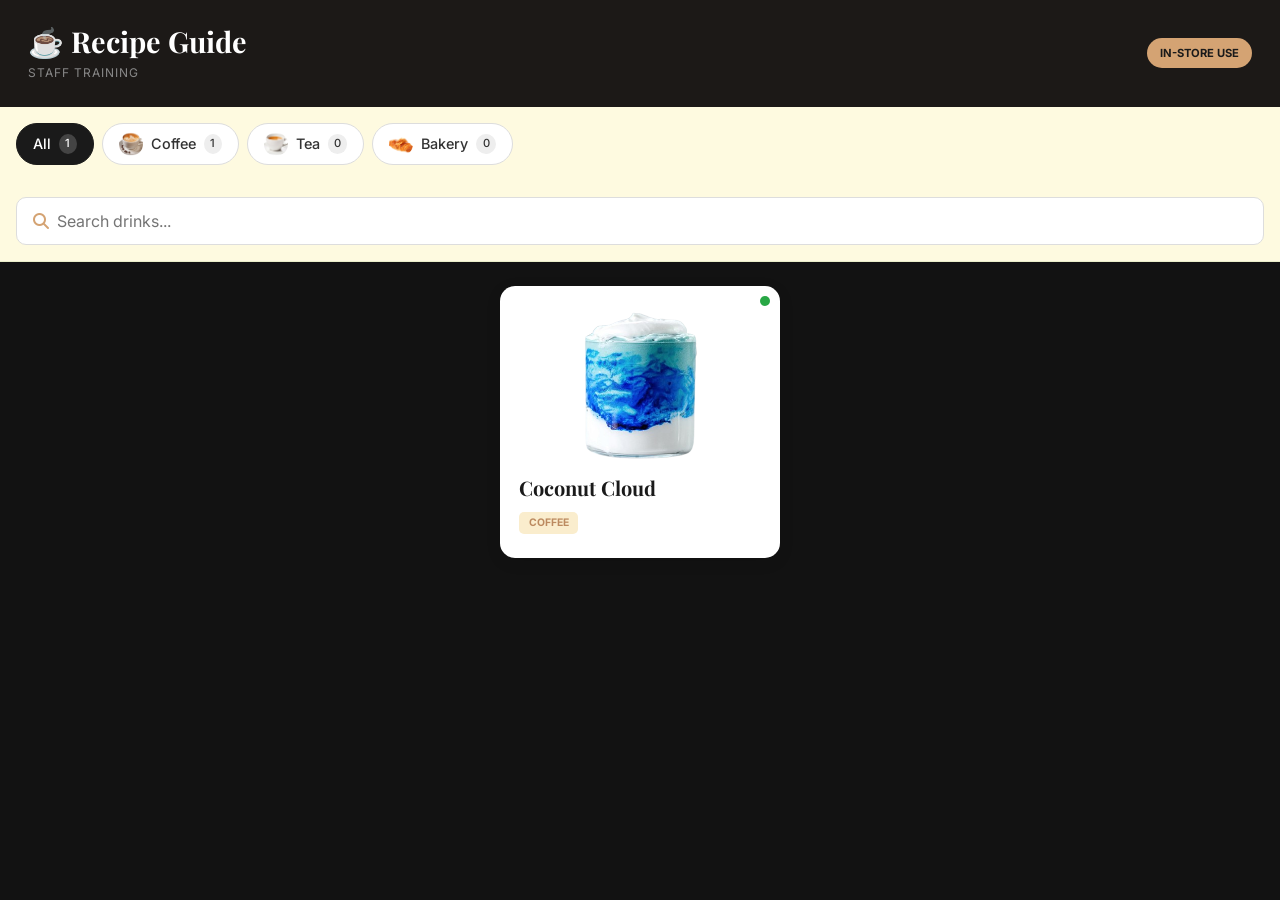
==== index.html @ 9b1a86b2 "update" ====
<!DOCTYPE html>
<html lang="en">

<head>
    <meta charset="UTF-8">
    <meta name="viewport" content="width=device-width, initial-scale=1.0">
    <title>Recipe Guide - Staff Training (Static Demo)</title>
    <!-- Bootstrap 5 CSS -->
    <link href="https://cdn.jsdelivr.net/npm/bootstrap@5.3.0/dist/css/bootstrap.min.css" rel="stylesheet">
    <!-- FontAwesome for Icons -->
    <link rel="stylesheet" href="https://cdnjs.cloudflare.com/ajax/libs/font-awesome/6.4.0/css/all.min.css">
    <!-- Google Fonts -->
    <link
        href="https://fonts.googleapis.com/css2?family=Inter:wght@400;500;700&family=Playfair+Display:wght@700&display=swap"
        rel="stylesheet">
    <!-- Custom CSS -->
    <link rel="stylesheet" href="css/style.css">
    <style>
        /* Small adjustment for demo mode */
        .demo-banner {
            background: #ffc107;
            color: #000;
            text-align: center;
            padding: 5px;
            font-size: 12px;
            font-weight: bold;
        }
    </style>
</head>

<body>

    <header class="main-header">
        <div class="container-fluid d-flex justify-content-between align-items-center">
            <div>
                <h1 class="brand-title">☕ Recipe Guide</h1>
                <span class="staff-training-label">Staff Training</span>
            </div>
            <span class="in-store-badge">IN-STORE USE</span>
        </div>
    </header>

    <section class="filters-container">
        <div id="category-pills" class="d-flex">
            <!-- Dynamically populated categories -->
            <a href="#" class="filter-pill active" data-category="all">
                All <span class="count">3</span>
            </a>
            <a href="#" class="filter-pill" data-category="1">
                Coffee <span class="count">1</span>
            </a>
            <a href="#" class="filter-pill" data-category="2">
                Tea <span class="count">1</span>
            </a>
            <a href="#" class="filter-pill" data-category="3">
                Bakery <span class="count">1</span>
            </a>
        </div>
    </section>

    <section class="search-container">
        <div class="search-input-group">
            <i class="fa fa-search"></i>
            <input type="text" id="recipe-search" placeholder="Search drinks...">
        </div>
    </section>

    <main class="recipe-grid container-fluid">
        <div id="recipe-container" class="row">
            <!-- Dynamically populated recipes -->
            <!-- We will populate this via a mock script below to keep the interactivity -->
        </div>
    </main>

    <!-- Recipe Detail Modal -->
    <div class="modal fade" id="recipeModal" tabindex="-1" aria-labelledby="recipeModalLabel" aria-hidden="true">
        <div class="modal-dialog modal-dialog-centered modal-lg">
            <div class="modal-content">
                <div class="modal-header">
                    <h5 class="modal-title" id="recipeModalLabel"></h5>
                    <button type="button" class="btn-close btn-close-white" data-bs-dismiss="modal"
                        aria-label="Close"></button>
                </div>
                <div class="modal-body" id="modal-content-body">
                    <!-- Content populated by JS -->
                </div>
            </div>
        </div>
    </div>

    <!-- Scripts -->
    <script src="https://code.jquery.com/jquery-3.6.4.min.js"></script>
    <script src="https://cdn.jsdelivr.net/npm/bootstrap@5.3.0/dist/js/bootstrap.bundle.min.js"></script>
    <script src="js/app.js"></script>

    <script>
        // Override the fetchData function to use static data for GitHub Pages
        function fetchData() {
            console.log("Using static data for preview...");

            const mockData = {
                status: "success",
                categories: [
                    { id: 1, name: "Coffee", icon: "fa-coffee", image_path: "test-images/coffee.png" },
                    { id: 2, name: "Tea", icon: "fa-leaf", image_path: "test-images/chai.png" },
                    { id: 3, name: "Bakery", icon: "fa-bread-slice", image_path: "test-images/crossian.png" }
                ],
                recipes: [
                    {
                        id: 1,
                        category_id: 1,
                        category_name: "Coffee",
                        name: "Coconut Cloud",
                        image_path: "test-images/coconut.png",
                        ingredients_data: JSON.stringify([
                            { item: "Coconut Milk", v25: "", v50: "", vreg: "50 GR", vxtra: "" },
                            { item: "Coconut Syrup", v25: "", v50: "", vreg: "30 GR", vxtra: "" },
                            { item: "Whole Milk", v25: "105", v50: "95", vreg: "85 GR", vxtra: "" },
                            { item: "Condensed Milk", v25: "10", v50: "20", vreg: "30 GR", vxtra: "40" }
                        ]),
                        instructions: "Phin Espresso 3 OZ.\nSalted Cream + Roasted Coconut."
                    },
                    // {
                    //     id: 2,
                    //     category_id: 2,
                    //     category_name: "Tea",
                    //     name: "Matcha Latte",
                    //     image_path: "test-images/matcha-latte.png",
                    //     ingredients_data: JSON.stringify([
                    //         { item: "Matcha Powder", v25: "1 scoop", v50: "1.5 scoops", vreg: "2 scoops", vxtra: "3 scoops" },
                    //         { item: "Hot Water", v25: "30ml", v50: "30ml", vreg: "50ml", vxtra: "50ml" },
                    //         { item: "Milk", v25: "150ml", v50: "250ml", vreg: "350ml", vxtra: "450ml" }
                    //     ]),
                    //     instructions: "Whisk matcha powder with hot water until smooth.\nSteam milk and pour over matcha base."
                    // },
                    // {
                    //     id: 3,
                    //     category_id: 3,
                    //     category_name: "Bakery",
                    //     name: "Butter Croissant",
                    //     image_path: "test-images/crossian.png",
                    //     ingredients_data: JSON.stringify([
                    //         { item: "Croissant", v25: "1", v50: "1", vreg: "1", vxtra: "2" }
                    //     ]),
                    //     instructions: "Warm in oven at 180°C for 2 minutes.\nServe on a white plate with butter on the side."
                    // }
                ]
            };

            // Mimic the success callback
            allRecipes = mockData.recipes;
            allCategories = mockData.categories;
            renderCategories();
            renderRecipes();
        }

        // Re-run fetchData once DOM is ready (in case it ran before override)
        $(document).ready(function () {
            fetchData();
        });
    </script>
</body>

</html>
---- css/style.css ----
/* css/style.css */
:root {
    --bg-dark: #121212;
    --card-bg: #ffffff;
    --accent-color: #d4a373;
    --text-muted: #888;
    --header-bg: #1c1917;
}

body {
    background-color: var(--bg-dark);
    font-family: 'Inter', -apple-system, BlinkMacSystemFont, "Segoe UI", Roboto, Helvetica, Arial, sans-serif;
    color: #fff;
}

.main-header {
    background-color: var(--header-bg);
    padding: 1.5rem 1rem;
}

.brand-title {
    font-family: 'Playfair Display', serif; /* Serif font for the logo area */
    font-weight: 700;
    font-size: 1.8rem;
    margin: 0;
}

.staff-training-label {
    color: var(--text-muted);
    font-size: 0.75rem;
    text-transform: uppercase;
    letter-spacing: 1px;
}

.in-store-badge {
    background-color: var(--accent-color);
    color: #1a1a1a;
    font-weight: bold;
    font-size: 0.7rem;
    padding: 0.4rem 0.8rem;
    border-radius: 20px;
}

/* Filters Section */
.filters-container {
    padding: 1rem;
    overflow-x: auto;
    white-space: nowrap;
    background-color: #fefae0; /* Creamy background from demo */
    margin-bottom: 0;
}

.filter-pill {
    display: inline-flex;
    align-items: center;
    padding: 0.5rem 1rem;
    margin-right: 0.5rem;
    border-radius: 25px;
    background: #fff;
    color: #333;
    text-decoration: none;
    font-size: 0.9rem;
    font-weight: 500;
    border: 1px solid #ddd;
    transition: all 0.2s;
}

.filter-pill i, .category-img-pill {
    margin-right: 0.5rem;
}

.category-img-pill {
    width: 24px;
    height: 24px;
    border-radius: 50%;
    object-fit: cover;
}

.filter-pill .count {
    background: #eee;
    border-radius: 50%;
    padding: 0.1rem 0.4rem;
    font-size: 0.7rem;
    margin-left: 0.5rem;
}

.filter-pill.active {
    background: #1a1a1a;
    color: #fff;
    border-color: #1a1a1a;
}

.filter-pill.active .count {
    background: #444;
}

/* Search Bar */
.search-container {
    background-color: #fefae0;
    padding: 1rem;
    border-bottom: 1px solid #e9edc9;
}

.search-input-group {
    background: #fff;
    border-radius: 10px;
    padding: 0.5rem 1rem;
    display: flex;
    align-items: center;
    border: 1px solid #ddd;
}

.search-input-group input {
    border: none;
    outline: none;
    width: 100%;
    padding: 0.2rem 0.5rem;
    font-size: 1rem;
}

.search-input-group i {
    color: var(--accent-color);
}

/* Recipe Grid */
.recipe-grid {
    padding: 1.5rem 1rem;
}

#recipe-container {
    display: flex;
    flex-wrap: wrap;
    justify-content: center; /* Center cards in the container */
    gap: 1rem; /* Space between cards */
    padding: 0px 1rem;
}

.recipe-card-wrapper {
    flex: 0 0 280px; /* Fixed width of 280px, no growing, no shrinking */
    width: 280px;
    padding: 0 !important;
}

.recipe-card {
    background-color: var(--card-bg);
    border-radius: 15px;
    overflow: hidden;
    color: #1a1a1a;
    position: relative;
    border: none;
    height: 100%;
    transition: transform 0.2s;
    cursor: pointer;
    box-shadow: 0 4px 15px rgba(0,0,0,0.1);
}

.recipe-card:hover {
    transform: translateY(-5px);
}

.recipe-card .status-dot {
    position: absolute;
    top: 10px;
    right: 10px;
    width: 10px;
    height: 10px;
    background-color: #28a745;
    border-radius: 50%;
}

.recipe-card .card-img-container {
    padding: 1.5rem 1rem 0.5rem;
    text-align: center;
}

.recipe-card img {
    max-height: 150px;
    object-fit: contain;
}

.recipe-card .card-body {
    padding: 0.5rem 1.2rem 1.5rem;
}

.recipe-card .card-title {
    font-family: 'Playfair Display', serif;
    font-weight: 700;
    font-size: 1.25rem;
    margin-bottom: 0.5rem;
}

.recipe-card .category-tag {
    display: inline-block;
    background-color: #faedcd;
    color: #bc8a5f;
    font-size: 0.65rem;
    font-weight: bold;
    text-transform: uppercase;
    padding: 0.2rem 0.6rem;
    border-radius: 5px;
}

/* Recipe Specification Sheet Styles - Elegant Popup */
#recipeModal .modal-content {
    background-color: #fcf5eb; /* Creamy background */
    color: #333;
    border: none;
    border-radius: 25px;
    overflow: hidden;
    box-shadow: 0 10px 30px rgba(0,0,0,0.1);
}

#recipeModal .modal-header {
    display: none; /* We will build a custom header in the body */
}

.popup-container {
    padding: 1.5rem;
}

.popup-header {
    display: flex;
    justify-content: space-between;
    align-items: flex-start;
    margin-bottom: 1rem;
}

.popup-header-left {
    display: flex;
    align-items: center;
    gap: 1rem;
}

.popup-drink-img {
    width: 60px;
    height: 60px;
    object-fit: contain;
}

.popup-title {
    font-family: 'Playfair Display', serif;
    font-weight: 700;
    font-size: 1.75rem;
    margin: 0;
    color: #1a1a1a;
}

.popup-category-tag {
    display: inline-block;
    background-color: #e0f2f1;
    color: #00796b;
    font-size: 0.7rem;
    font-weight: bold;
    text-transform: uppercase;
    padding: 0.2rem 0.6rem;
    border-radius: 10px;
    margin-top: 0.25rem;
}

.popup-close-btn {
    background: #e0d5c5;
    border: none;
    width: 32px;
    height: 32px;
    border-radius: 50%;
    display: flex;
    align-items: center;
    justify-content: center;
    color: #5d4037;
    font-size: 1.2rem;
    cursor: pointer;
    transition: background 0.2s;
}

.popup-close-btn:hover {
    background: #d4c4b0;
}

.popup-divider {
    border-top: 1px solid #e0d5c5;
    margin: 1rem 0;
    opacity: 1;
}

.section-label {
    color: #a67c52;
    font-size: 0.75rem;
    font-weight: 700;
    text-transform: uppercase;
    letter-spacing: 1px;
    margin-bottom: 0.75rem;
}

/* Elegant Ingredient Table */
.ingredient-table-container {
    overflow-x: auto;
    margin-bottom: 1.5rem;
}

.elegant-table {
    width: 100%;
    border-collapse: separate;
    border-spacing: 0 10px;
}

.elegant-table th {
    color: #a67c52;
    font-size: 0.85rem; /* Increased from 0.65rem */
    font-weight: 700;
    text-transform: uppercase;
    padding: 0 10px;
    text-align: center;
    letter-spacing: 0.5px;
}

.elegant-table th.item-col {
    text-align: left;
    padding-left: 15px;
}

.elegant-table tr.ingredient-row {
    background: #fff;
    box-shadow: 0 2px 8px rgba(0,0,0,0.03);
}

.elegant-table td {
    padding: 12px 10px;
    vertical-align: middle;
    text-align: center;
}

.elegant-table td.item-col {
    text-align: left;
    padding-left: 15px;
}

.elegant-table tr td:first-child {
    border-top-left-radius: 15px;
    border-bottom-left-radius: 15px;
}

.elegant-table tr td:last-child {
    border-top-right-radius: 15px;
    border-bottom-right-radius: 15px;
}

.ingredient-name {
    font-weight: 600;
    font-size: 0.95rem;
    display: block;
    color: #1a1a1a;
}

.ingredient-note {
    font-size: 0.75rem;
    color: #999;
    font-style: italic;
    display: block;
}

.val-text {
    font-weight: 700;
    font-size: 1rem;
    color: #a67c52;
}

.steps-container {
    margin-top: 1.5rem;
}

.step-item {
    display: flex;
    gap: 1rem;
    margin-bottom: 1rem;
    align-items: center;
}

.step-number {
    background: #1a1a1a;
    color: #fff;
    width: 24px;
    height: 24px;
    border-radius: 50%;
    display: flex;
    align-items: center;
    justify-content: center;
    font-size: 0.75rem;
    font-weight: bold;
    flex-shrink: 0;
    margin-top: 2px;
}

.step-text {
    font-size: 0.95rem;
    line-height: 1.4;
    color: #333;
}

/* Mobile Optimizations for Recipe Popup */
@media (max-width: 576px) {
    .popup-container {
        padding: 0rem;
    }

    .popup-title {
        font-size: 1.35rem;
    }

    .popup-drink-img {
        width: 45px;
        height: 45px;
    }

    .popup-divider {
        margin: 0.75rem 0;
    }

    .section-label {
        font-size: 0.65rem;
        margin-bottom: 0.5rem;
    }

    .elegant-table {
        border-spacing: 0 5px;
    }

    .elegant-table th {
        font-size: 0.65rem;
        padding: 0 5px;
    }

    .elegant-table td {
        padding: 8px 5px;
    }

    .ingredient-name {
        font-size: 0.85rem;
    }

    .ingredient-note {
        font-size: 0.65rem;
    }

    .val-text {
        font-size: 0.85rem;
    }

    .steps-container {
        margin-top: 1rem;
    }

    .step-item {
        gap: 0.75rem;
        margin-bottom: 0.75rem;
    }

    .step-text {
        font-size: 0.85rem;
    }

    .popup-header {
        margin-bottom: 0.5rem;
    }

    .ingredient-table-container {
        margin-bottom: 1rem;
    }
}
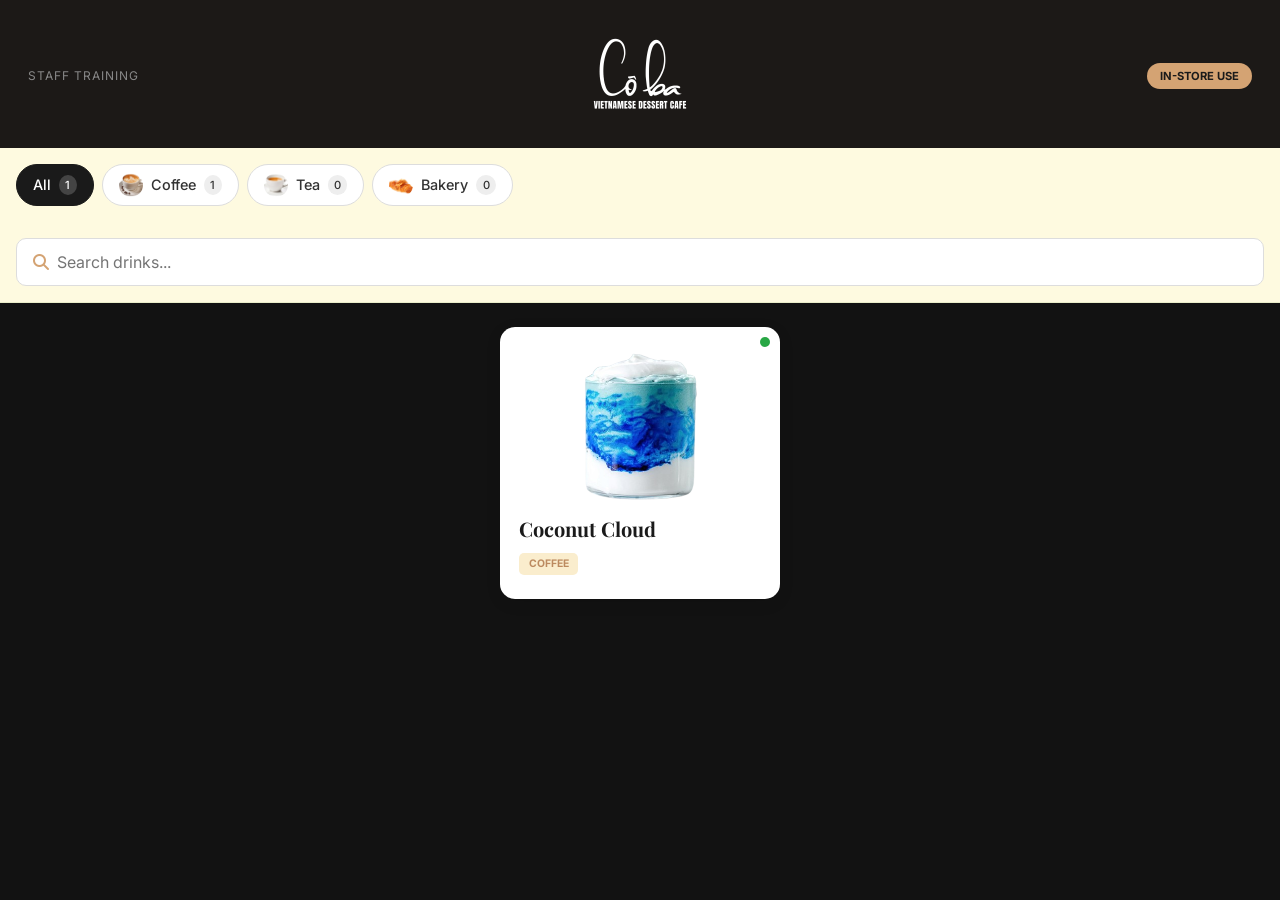
==== commit 0284bad2: "add logo" ====
--- a/index.html
+++ b/index.html
@@ -4,7 +4,7 @@
 <head>
     <meta charset="UTF-8">
     <meta name="viewport" content="width=device-width, initial-scale=1.0">
-    <title>Recipe Guide - Staff Training (Static Demo)</title>
+    <title>Recipe Guide - Staff Training</title>
     <!-- Bootstrap 5 CSS -->
     <link href="https://cdn.jsdelivr.net/npm/bootstrap@5.3.0/dist/css/bootstrap.min.css" rel="stylesheet">
     <!-- FontAwesome for Icons -->
@@ -31,12 +31,18 @@
 <body>
 
     <header class="main-header">
-        <div class="container-fluid d-flex justify-content-between align-items-center">
-            <div>
-                <h1 class="brand-title">☕ Recipe Guide</h1>
+        <div class="container-fluid d-flex align-items-center">
+            <div class="col-4 text-start">
                 <span class="staff-training-label">Staff Training</span>
             </div>
-            <span class="in-store-badge">IN-STORE USE</span>
+            <div class="col-4 text-center">
+                <h1 class="brand-title">
+                    <img src="images/logo.webp" alt="Recipe Guide" class="brand-logo">
+                </h1>
+            </div>
+            <div class="col-4 text-end">
+                <span class="in-store-badge">IN-STORE USE</span>
+            </div>
         </div>
     </header>
 
--- a/css/style.css
+++ b/css/style.css
@@ -23,6 +23,15 @@
     font-weight: 700;
     font-size: 1.8rem;
     margin: 0;
+    display: flex;
+    align-items: center;
+    justify-content: center;
+}
+
+.brand-logo {
+    height: 100px;
+    width: auto;
+    object-fit: contain;
 }
 
 .staff-training-label {
@@ -415,6 +424,10 @@
         margin: 0.75rem 0;
     }
 
+    .brand-logo {
+        height: 60px;
+    }
+
     .section-label {
         font-size: 0.65rem;
         margin-bottom: 0.5rem;
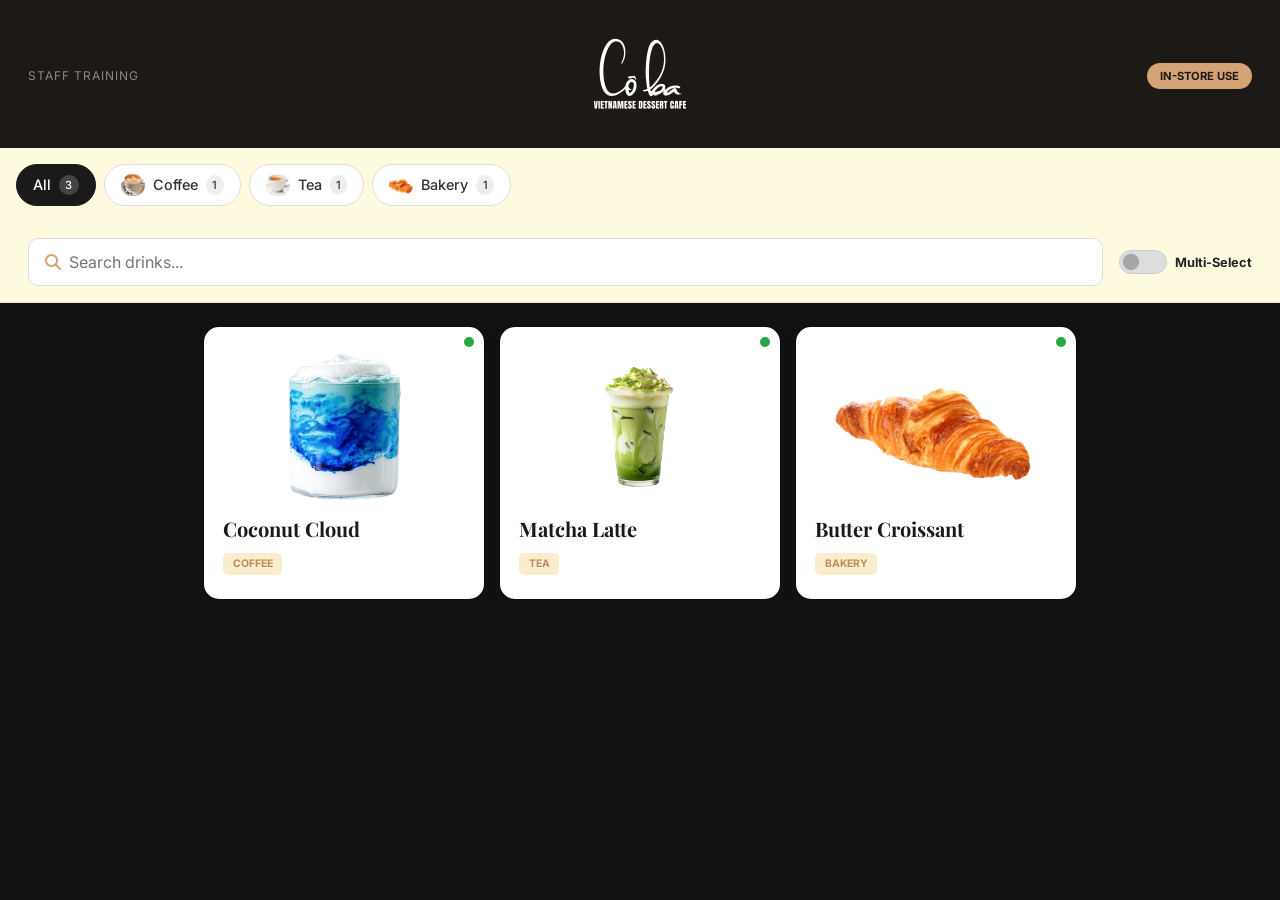
==== commit b211ebb6: "update" ====
--- a/index.html
+++ b/index.html
@@ -65,18 +65,36 @@
     </section>
 
     <section class="search-container">
-        <div class="search-input-group">
-            <i class="fa fa-search"></i>
-            <input type="text" id="recipe-search" placeholder="Search drinks...">
+        <div class="container-fluid d-flex align-items-center gap-3">
+            <div class="search-input-group flex-grow-1">
+                <i class="fa fa-search"></i>
+                <input type="text" id="recipe-search" placeholder="Search drinks...">
+            </div>
+            <div class="selection-toggle-container">
+                <div class="form-check form-switch">
+                    <input class="form-check-input" type="checkbox" id="selection-mode-toggle">
+                    <label class="form-check-label text-dark fw-bold" for="selection-mode-toggle" style="font-size: 0.8rem; white-space: nowrap;">Multi-Select</label>
+                </div>
+            </div>
         </div>
     </section>
 
     <main class="recipe-grid container-fluid">
         <div id="recipe-container" class="row">
-            <!-- Dynamically populated recipes -->
-            <!-- We will populate this via a mock script below to keep the interactivity -->
+            <!-- Dynamically populated recipes via app.js -->
         </div>
     </main>
+
+    <!-- Floating Action Bar for Selection -->
+    <div id="selection-action-bar" class="selection-bar d-none">
+        <div class="selected-info">
+            <span id="selected-count">0</span> items selected
+        </div>
+        <div class="action-buttons">
+            <button id="clear-selection" class="btn btn-clear">Clear</button>
+            <button id="view-selected" class="btn btn-view-bulk">View Recipes</button>
+        </div>
+    </div>
 
     <!-- Recipe Detail Modal -->
     <div class="modal fade" id="recipeModal" tabindex="-1" aria-labelledby="recipeModalLabel" aria-hidden="true">
@@ -98,73 +116,6 @@
     <script src="https://code.jquery.com/jquery-3.6.4.min.js"></script>
     <script src="https://cdn.jsdelivr.net/npm/bootstrap@5.3.0/dist/js/bootstrap.bundle.min.js"></script>
     <script src="js/app.js"></script>
-
-    <script>
-        // Override the fetchData function to use static data for GitHub Pages
-        function fetchData() {
-            console.log("Using static data for preview...");
-
-            const mockData = {
-                status: "success",
-                categories: [
-                    { id: 1, name: "Coffee", icon: "fa-coffee", image_path: "test-images/coffee.png" },
-                    { id: 2, name: "Tea", icon: "fa-leaf", image_path: "test-images/chai.png" },
-                    { id: 3, name: "Bakery", icon: "fa-bread-slice", image_path: "test-images/crossian.png" }
-                ],
-                recipes: [
-                    {
-                        id: 1,
-                        category_id: 1,
-                        category_name: "Coffee",
-                        name: "Coconut Cloud",
-                        image_path: "test-images/coconut.png",
-                        ingredients_data: JSON.stringify([
-                            { item: "Coconut Milk", v25: "", v50: "", vreg: "50 GR", vxtra: "" },
-                            { item: "Coconut Syrup", v25: "", v50: "", vreg: "30 GR", vxtra: "" },
-                            { item: "Whole Milk", v25: "105", v50: "95", vreg: "85 GR", vxtra: "" },
-                            { item: "Condensed Milk", v25: "10", v50: "20", vreg: "30 GR", vxtra: "40" }
-                        ]),
-                        instructions: "Phin Espresso 3 OZ.\nSalted Cream + Roasted Coconut."
-                    },
-                    // {
-                    //     id: 2,
-                    //     category_id: 2,
-                    //     category_name: "Tea",
-                    //     name: "Matcha Latte",
-                    //     image_path: "test-images/matcha-latte.png",
-                    //     ingredients_data: JSON.stringify([
-                    //         { item: "Matcha Powder", v25: "1 scoop", v50: "1.5 scoops", vreg: "2 scoops", vxtra: "3 scoops" },
-                    //         { item: "Hot Water", v25: "30ml", v50: "30ml", vreg: "50ml", vxtra: "50ml" },
-                    //         { item: "Milk", v25: "150ml", v50: "250ml", vreg: "350ml", vxtra: "450ml" }
-                    //     ]),
-                    //     instructions: "Whisk matcha powder with hot water until smooth.\nSteam milk and pour over matcha base."
-                    // },
-                    // {
-                    //     id: 3,
-                    //     category_id: 3,
-                    //     category_name: "Bakery",
-                    //     name: "Butter Croissant",
-                    //     image_path: "test-images/crossian.png",
-                    //     ingredients_data: JSON.stringify([
-                    //         { item: "Croissant", v25: "1", v50: "1", vreg: "1", vxtra: "2" }
-                    //     ]),
-                    //     instructions: "Warm in oven at 180°C for 2 minutes.\nServe on a white plate with butter on the side."
-                    // }
-                ]
-            };
-
-            // Mimic the success callback
-            allRecipes = mockData.recipes;
-            allCategories = mockData.categories;
-            renderCategories();
-            renderRecipes();
-        }
-
-        // Re-run fetchData once DOM is ready (in case it ran before override)
-        $(document).ready(function () {
-            fetchData();
-        });
-    </script>
 </body>
 
 </html>
--- a/css/style.css
+++ b/css/style.css
@@ -110,6 +110,12 @@
     border-bottom: 1px solid #e9edc9;
 }
 
+.search-container .container-fluid {
+    display: flex;
+    align-items: center;
+    gap: 1rem;
+}
+
 .search-input-group {
     background: #fff;
     border-radius: 10px;
@@ -117,6 +123,7 @@
     display: flex;
     align-items: center;
     border: 1px solid #ddd;
+    flex-grow: 1;
 }
 
 .search-input-group input {
@@ -209,6 +216,179 @@
     border-radius: 5px;
 }
 
+/* Multiselect Styles */
+.selection-mode .recipe-card::before {
+    content: '';
+    position: absolute;
+    top: 10px;
+    left: 10px;
+    width: 20px;
+    height: 20px;
+    background: #fff;
+    border: 2px solid #ddd;
+    border-radius: 4px;
+    z-index: 10;
+}
+
+.selection-mode .recipe-card.selected {
+    border: 2px solid var(--accent-color);
+    background-color: #fff9f0;
+}
+
+.selection-mode .recipe-card.selected::before {
+    background: var(--accent-color);
+    border-color: var(--accent-color);
+    content: '\f00c';
+    font-family: 'Font Awesome 6 Free';
+    font-weight: 900;
+    color: #fff;
+    font-size: 12px;
+    display: flex;
+    align-items: center;
+    justify-content: center;
+}
+
+/* Custom Toggle Switch Theme */
+.selection-toggle-container .form-check {
+    display: flex;
+    align-items: center;
+    padding-left: 0; /* Remove default Bootstrap padding to use gap instead */
+    margin-bottom: 0;
+}
+
+.selection-toggle-container .form-check-input {
+    background-color: #ddd;
+    border-color: #ccc;
+    cursor: pointer;
+    width: 3em;
+    height: 1.5em;
+    margin-left: 0;
+    margin-top: 0; /* Reset Bootstrap's default top margin */
+    float: none; /* Reset Bootstrap's float */
+}
+
+.selection-toggle-container .form-check-input:checked {
+    background-color: var(--accent-color);
+    border-color: var(--accent-color);
+}
+
+.selection-toggle-container .form-check-input:focus {
+    box-shadow: 0 0 0 0.25rem rgba(212, 163, 115, 0.25);
+    border-color: var(--accent-color);
+}
+
+.selection-toggle-container .form-check-label {
+    margin-left: 0.5rem;
+    cursor: pointer;
+    user-select: none;
+}
+
+/* Redesigned Selection Bar */
+.selection-bar {
+    position: fixed;
+    bottom: 30px;
+    left: 50%;
+    transform: translateX(-50%);
+    background: #1c1917; /* Darker, matching header */
+    color: #fff;
+    padding: 0.8rem 1.5rem;
+    border-radius: 15px; /* Softer corners */
+    box-shadow: 0 10px 30px rgba(0,0,0,0.5);
+    z-index: 1050;
+    width: 90%;
+    max-width: 500px;
+    display: flex;
+    align-items: center;
+    justify-content: space-between;
+    border: 1px solid rgba(212, 163, 115, 0.3);
+}
+
+.selected-info {
+    font-size: 0.95rem;
+    font-weight: 500;
+}
+
+#selected-count {
+    color: var(--accent-color);
+    font-weight: 700;
+    font-size: 1.1rem;
+}
+
+.action-buttons {
+    display: flex;
+    gap: 12px;
+}
+
+.btn-clear {
+    background: transparent;
+    color: #fff;
+    border: 1px solid rgba(255,255,255,0.2);
+    padding: 0.5rem 1rem;
+    border-radius: 8px;
+    font-size: 0.85rem;
+    font-weight: 600;
+    transition: all 0.2s;
+}
+
+.btn-clear:hover {
+    background: rgba(255,255,255,0.1);
+    color: #fff;
+}
+
+.btn-view-bulk {
+    background-color: var(--accent-color);
+    color: #1c1917;
+    border: none;
+    padding: 0.5rem 1.2rem;
+    border-radius: 8px;
+    font-size: 0.85rem;
+    font-weight: 700;
+    transition: all 0.2s;
+}
+
+.btn-view-bulk:hover {
+    background-color: #c49463;
+    transform: translateY(-2px);
+    box-shadow: 0 4px 10px rgba(212, 163, 115, 0.3);
+}
+
+.btn-accent {
+    background-color: var(--accent-color);
+    color: #1a1a1a;
+    font-weight: bold;
+    border: none;
+}
+
+.btn-accent:hover {
+    background-color: #c49463;
+    color: #1a1a1a;
+}
+
+/* Accordion in Modal */
+.recipe-accordion .accordion-item {
+    background: transparent;
+    border: none;
+    margin-bottom: 1rem;
+}
+
+.recipe-accordion .accordion-button {
+    background: #fff;
+    border-radius: 15px !important;
+    color: #1a1a1a;
+    font-family: 'Playfair Display', serif;
+    font-weight: 700;
+    box-shadow: 0 2px 8px rgba(0,0,0,0.05);
+}
+
+.recipe-accordion .accordion-button:not(.collapsed) {
+    background: var(--accent-color);
+    color: #fff;
+}
+
+.recipe-accordion .accordion-body {
+    padding: 1rem 0;
+}
+
 /* Recipe Specification Sheet Styles - Elegant Popup */
 #recipeModal .modal-content {
     background-color: #fcf5eb; /* Creamy background */
@@ -405,8 +585,72 @@
     color: #333;
 }
 
-/* Mobile Optimizations for Recipe Popup */
+/* Mobile Optimizations */
 @media (max-width: 576px) {
+    .main-header {
+        padding: 1rem 0.5rem;
+    }
+
+    .staff-training-label {
+        font-size: 0.6rem;
+    }
+
+    .in-store-badge {
+        font-size: 0.55rem;
+        padding: 0.2rem 0.5rem;
+    }
+
+    .search-container .container-fluid {
+        flex-direction: column;
+        align-items: stretch;
+        gap: 0.75rem;
+    }
+
+    .selection-toggle-container {
+        display: flex;
+        justify-content: flex-end;
+    }
+
+    .selection-toggle-container .form-check-label {
+        font-size: 0.75rem !important;
+    }
+
+    /* Floating Selection Bar Mobile */
+    .selection-bar {
+        width: 92%;
+        bottom: 20px;
+        padding: 0.6rem 1rem;
+        border-radius: 12px;
+        flex-wrap: nowrap; /* Keep it in one line */
+        gap: 10px;
+    }
+
+    .selected-info {
+        font-size: 0.75rem;
+        white-space: nowrap;
+        flex-shrink: 1;
+    }
+
+    #selected-count {
+        font-size: 0.9rem;
+    }
+
+    .action-buttons {
+        gap: 6px;
+        flex-shrink: 0;
+    }
+
+    .btn-clear {
+        padding: 0.4rem 0.6rem;
+        font-size: 0.7rem;
+    }
+
+    .btn-view-bulk {
+        padding: 0.4rem 0.8rem;
+        font-size: 0.7rem;
+    }
+
+    /* Recipe Popup Mobile */
     .popup-container {
         padding: 0rem;
     }
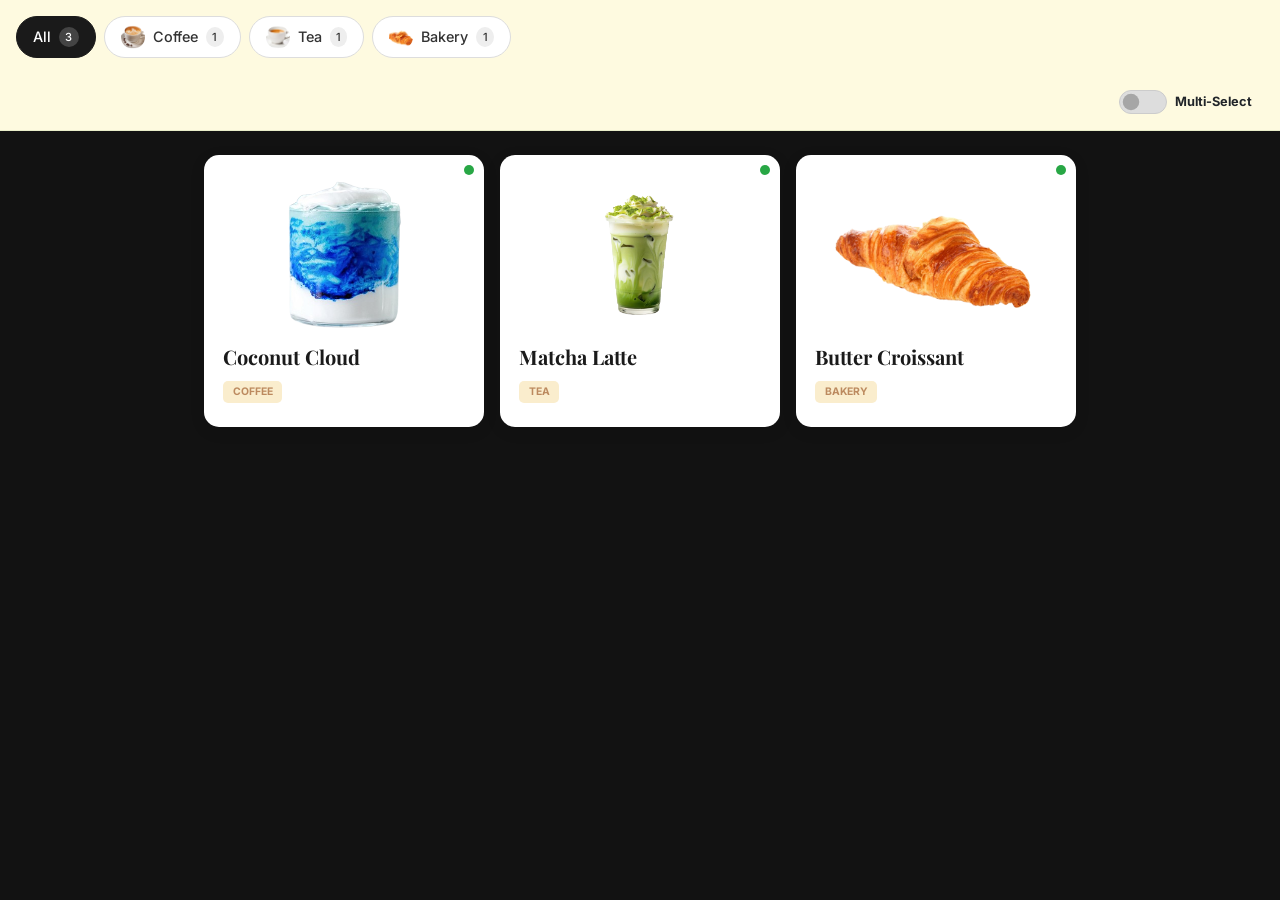
==== commit 302828b2: "remove header and search bar" ====
--- a/index.html
+++ b/index.html
@@ -30,7 +30,7 @@
 
 <body>
 
-    <header class="main-header">
+    <!-- <header class="main-header">
         <div class="container-fluid d-flex align-items-center">
             <div class="col-4 text-start">
                 <span class="staff-training-label">Staff Training</span>
@@ -44,7 +44,7 @@
                 <span class="in-store-badge">IN-STORE USE</span>
             </div>
         </div>
-    </header>
+    </header> -->
 
     <section class="filters-container">
         <div id="category-pills" class="d-flex">
@@ -65,11 +65,11 @@
     </section>
 
     <section class="search-container">
-        <div class="container-fluid d-flex align-items-center gap-3">
-            <div class="search-input-group flex-grow-1">
+        <div class="container-fluid d-flex justify-content-end align-items-center gap-3">
+            <!-- <div class="search-input-group flex-grow-1">
                 <i class="fa fa-search"></i>
                 <input type="text" id="recipe-search" placeholder="Search drinks...">
-            </div>
+            </div> -->
             <div class="selection-toggle-container">
                 <div class="form-check form-switch">
                     <input class="form-check-input" type="checkbox" id="selection-mode-toggle">
--- a/css/style.css
+++ b/css/style.css
@@ -389,12 +389,117 @@
     padding: 1rem 0;
 }
 
+/* Multi-recipe horizontal layout for tablet/desktop */
+@media (min-width: 768px) {
+    .modal-xl {
+        max-width: 96% !important;
+        width: 96%;
+    }
+
+    .recipe-accordion {
+        display: flex;
+        gap: 0.75rem; 
+        align-items: flex-start;
+        flex-wrap: nowrap;
+        overflow-x: auto;
+        padding-bottom: 0.5rem;
+    }
+
+    .recipe-accordion .accordion-item {
+        flex: 1;
+        min-width: 300px; /* Reduced min-width to help fit 3 items */
+        margin-bottom: 0;
+        background: #fff;
+        border-radius: 15px;
+        padding: 0.75rem; 
+        box-shadow: 0 4px 12px rgba(0,0,0,0.05);
+        border: 1px solid #eee;
+    }
+
+    .recipe-accordion .accordion-header {
+        display: none;
+    }
+
+    .recipe-accordion .accordion-collapse {
+        display: block !important;
+        height: auto !important;
+        visibility: visible !important;
+    }
+
+    .recipe-accordion .accordion-body {
+        padding: 0;
+    }
+    
+    /* Extra density for multi-view */
+    .recipe-accordion .recipe-content-detail .popup-header {
+        margin-bottom: 0.5rem;
+    }
+
+    .recipe-accordion .recipe-content-detail .popup-title {
+        font-size: 1.25rem; /* Slightly smaller title */
+    }
+
+    .recipe-accordion .recipe-content-detail .popup-drink-img {
+        width: 45px;
+        height: 45px;
+    }
+    
+    .recipe-accordion .recipe-content-detail .popup-divider {
+        margin: 0.5rem 0;
+    }
+
+    .recipe-accordion .section-label {
+        font-size: 0.65rem;
+        margin-bottom: 0.4rem;
+    }
+
+    .recipe-accordion .ingredient-table-container {
+        margin-bottom: 0.4rem;
+    }
+    
+    .recipe-accordion .elegant-table th {
+        font-size: 0.6rem;
+        padding: 0 4px;
+    }
+
+    .recipe-accordion .elegant-table td {
+        padding: 4px 4px;
+    }
+    
+    .recipe-accordion .ingredient-name {
+        font-size: 0.75rem;
+    }
+
+    .recipe-accordion .val-text {
+        font-size: 0.75rem;
+    }
+
+    .recipe-accordion .steps-container {
+        margin-top: 0.4rem;
+    }
+
+    .recipe-accordion .step-item {
+        margin-bottom: 0.3rem;
+        gap: 0.3rem;
+    }
+
+    .recipe-accordion .step-text {
+        font-size: 0.75rem;
+        line-height: 1.2;
+    }
+
+    /* Reduce global modal padding for multi-view */
+    .modal-xl .popup-container {
+        padding: 1rem;
+    }
+}
+
 /* Recipe Specification Sheet Styles - Elegant Popup */
 #recipeModal .modal-content {
     background-color: #fcf5eb; /* Creamy background */
     color: #333;
     border: none;
-    border-radius: 25px;
+    border-radius: 12px;
     overflow: hidden;
     box-shadow: 0 10px 30px rgba(0,0,0,0.1);
 }
@@ -403,33 +508,37 @@
     display: none; /* We will build a custom header in the body */
 }
 
+#recipeModal .modal-body {
+    padding: 0;
+}
+
 .popup-container {
-    padding: 1.5rem;
+    padding: 0.75rem;
 }
 
 .popup-header {
     display: flex;
     justify-content: space-between;
     align-items: flex-start;
-    margin-bottom: 1rem;
+    margin-bottom: 0.5rem;
 }
 
 .popup-header-left {
     display: flex;
     align-items: center;
-    gap: 1rem;
+    gap: 0.5rem;
 }
 
 .popup-drink-img {
-    width: 60px;
-    height: 60px;
+    width: 40px;
+    height: 40px;
     object-fit: contain;
 }
 
 .popup-title {
     font-family: 'Playfair Display', serif;
     font-weight: 700;
-    font-size: 1.75rem;
+    font-size: 1.25rem;
     margin: 0;
     color: #1a1a1a;
 }
@@ -438,25 +547,25 @@
     display: inline-block;
     background-color: #e0f2f1;
     color: #00796b;
-    font-size: 0.7rem;
+    font-size: 0.65rem;
     font-weight: bold;
     text-transform: uppercase;
-    padding: 0.2rem 0.6rem;
-    border-radius: 10px;
-    margin-top: 0.25rem;
+    padding: 0.15rem 0.5rem;
+    border-radius: 8px;
+    margin-top: 0.15rem;
 }
 
 .popup-close-btn {
     background: #e0d5c5;
     border: none;
-    width: 32px;
-    height: 32px;
+    width: 28px;
+    height: 28px;
     border-radius: 50%;
     display: flex;
     align-items: center;
     justify-content: center;
     color: #5d4037;
-    font-size: 1.2rem;
+    font-size: 1rem;
     cursor: pointer;
     transition: background 0.2s;
 }
@@ -467,44 +576,70 @@
 
 .popup-divider {
     border-top: 1px solid #e0d5c5;
-    margin: 1rem 0;
+    margin: 0.5rem 0;
     opacity: 1;
 }
 
 .section-label {
     color: #a67c52;
-    font-size: 0.75rem;
+    font-size: 0.7rem;
     font-weight: 700;
     text-transform: uppercase;
     letter-spacing: 1px;
-    margin-bottom: 0.75rem;
+    margin-bottom: 0.4rem;
 }
 
 /* Elegant Ingredient Table */
 .ingredient-table-container {
     overflow-x: auto;
-    margin-bottom: 1.5rem;
+    margin-bottom: 0.5rem;
 }
 
 .elegant-table {
     width: 100%;
     border-collapse: separate;
-    border-spacing: 0 10px;
+    border-spacing: 0 4px;
 }
 
 .elegant-table th {
     color: #a67c52;
-    font-size: 0.85rem; /* Increased from 0.65rem */
+    font-size: 0.7rem;
     font-weight: 700;
     text-transform: uppercase;
-    padding: 0 10px;
+    padding: 0 5px;
     text-align: center;
     letter-spacing: 0.5px;
 }
 
 .elegant-table th.item-col {
     text-align: left;
-    padding-left: 15px;
+    padding-left: 10px;
+}
+
+.clickable-header {
+    cursor: pointer;
+    transition: all 0.2s;
+    border-radius: 8px 8px 0 0;
+    position: relative;
+    padding: 6px 5px !important;
+}
+
+.clickable-header:hover {
+    background: rgba(212, 163, 115, 0.1);
+    color: var(--accent-color);
+}
+
+.clickable-header.highlighted {
+    background: var(--accent-color) !important;
+    color: #fff !important;
+}
+
+.highlight-cell {
+    background-color: rgba(212, 163, 115, 0.08) !important;
+}
+
+.elegant-table tr.ingredient-row td.highlight-cell {
+    background-color: rgba(212, 163, 115, 0.15) !important;
 }
 
 .elegant-table tr.ingredient-row {
@@ -513,35 +648,35 @@
 }
 
 .elegant-table td {
-    padding: 12px 10px;
+    padding: 6px 8px;
     vertical-align: middle;
     text-align: center;
 }
 
 .elegant-table td.item-col {
     text-align: left;
-    padding-left: 15px;
+    padding-left: 10px;
 }
 
 .elegant-table tr td:first-child {
-    border-top-left-radius: 15px;
-    border-bottom-left-radius: 15px;
+    border-top-left-radius: 10px;
+    border-bottom-left-radius: 10px;
 }
 
 .elegant-table tr td:last-child {
-    border-top-right-radius: 15px;
-    border-bottom-right-radius: 15px;
+    border-top-right-radius: 10px;
+    border-bottom-right-radius: 10px;
 }
 
 .ingredient-name {
     font-weight: 600;
-    font-size: 0.95rem;
+    font-size: 0.85rem;
     display: block;
     color: #1a1a1a;
 }
 
 .ingredient-note {
-    font-size: 0.75rem;
+    font-size: 0.65rem;
     color: #999;
     font-style: italic;
     display: block;
@@ -549,39 +684,39 @@
 
 .val-text {
     font-weight: 700;
-    font-size: 1rem;
+    font-size: 0.85rem;
     color: #a67c52;
 }
 
 .steps-container {
-    margin-top: 1.5rem;
+    margin-top: 0.5rem;
 }
 
 .step-item {
     display: flex;
-    gap: 1rem;
-    margin-bottom: 1rem;
+    gap: 0.5rem;
+    margin-bottom: 0.5rem;
     align-items: center;
 }
 
 .step-number {
     background: #1a1a1a;
     color: #fff;
-    width: 24px;
-    height: 24px;
+    width: 20px;
+    height: 20px;
     border-radius: 50%;
     display: flex;
     align-items: center;
     justify-content: center;
-    font-size: 0.75rem;
+    font-size: 0.65rem;
     font-weight: bold;
     flex-shrink: 0;
     margin-top: 2px;
 }
 
 .step-text {
-    font-size: 0.95rem;
-    line-height: 1.4;
+    font-size: 0.85rem;
+    line-height: 1.3;
     color: #333;
 }
 
@@ -656,16 +791,16 @@
     }
 
     .popup-title {
-        font-size: 1.35rem;
+        font-size: 1.1rem;
     }
 
     .popup-drink-img {
-        width: 45px;
-        height: 45px;
+        width: 35px;
+        height: 35px;
     }
 
     .popup-divider {
-        margin: 0.75rem 0;
+        margin: 0.4rem 0;
     }
 
     .brand-logo {
@@ -674,11 +809,11 @@
 
     .section-label {
         font-size: 0.65rem;
-        margin-bottom: 0.5rem;
+        margin-bottom: 0.3rem;
     }
 
     .elegant-table {
-        border-spacing: 0 5px;
+        border-spacing: 0 3px;
     }
 
     .elegant-table th {
@@ -687,39 +822,39 @@
     }
 
     .elegant-table td {
-        padding: 8px 5px;
+        padding: 4px 5px;
     }
 
     .ingredient-name {
-        font-size: 0.85rem;
+        font-size: 0.75rem;
     }
 
     .ingredient-note {
-        font-size: 0.65rem;
+        font-size: 0.6rem;
     }
 
     .val-text {
-        font-size: 0.85rem;
+        font-size: 0.75rem;
     }
 
     .steps-container {
-        margin-top: 1rem;
+        margin-top: 0.4rem;
     }
 
     .step-item {
-        gap: 0.75rem;
-        margin-bottom: 0.75rem;
+        gap: 0.4rem;
+        margin-bottom: 0.3rem;
     }
 
     .step-text {
-        font-size: 0.85rem;
+        font-size: 0.75rem;
     }
 
     .popup-header {
-        margin-bottom: 0.5rem;
+        margin-bottom: 0.4rem;
     }
 
     .ingredient-table-container {
-        margin-bottom: 1rem;
-    }
-}
+        margin-bottom: 0.4rem;
+    }
+}
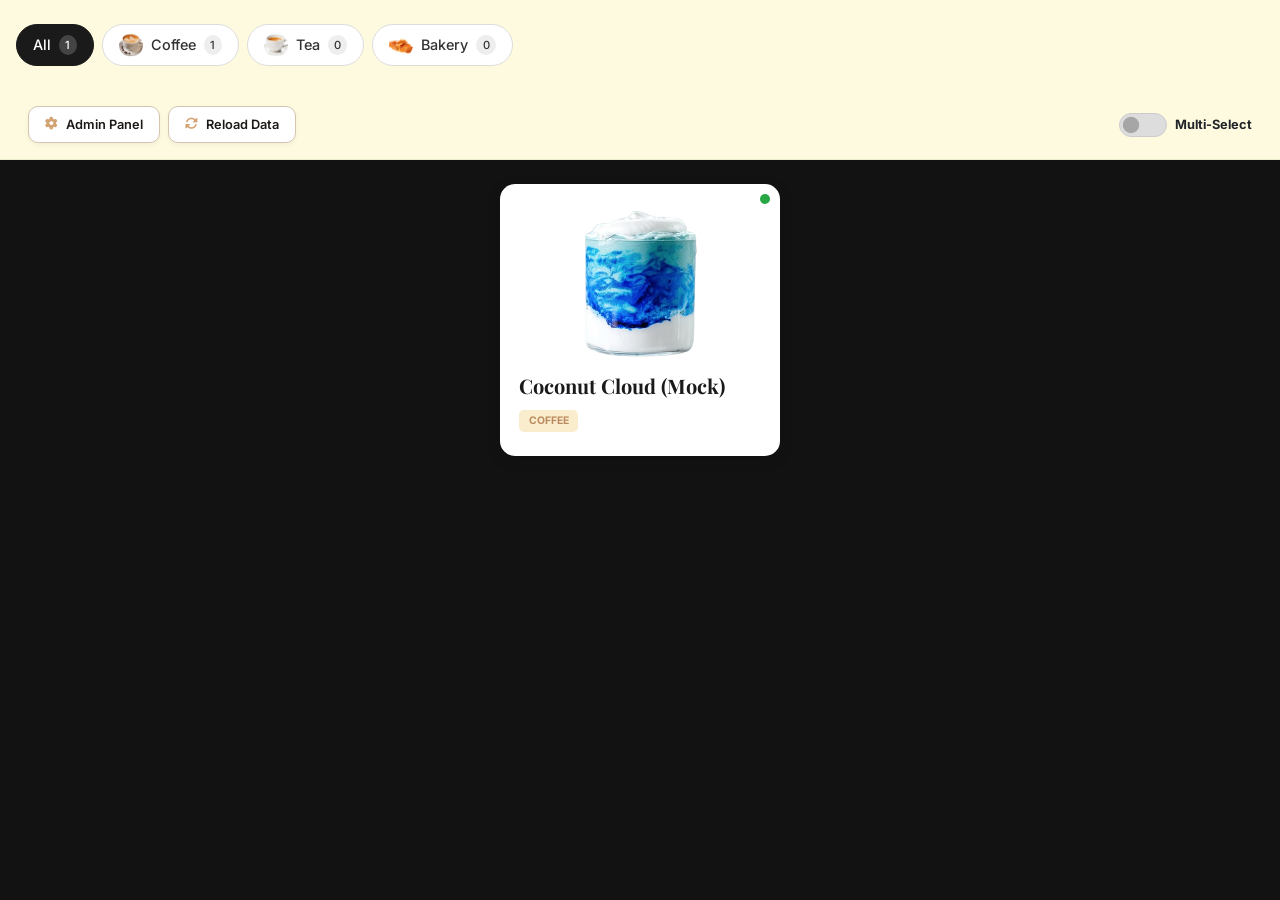
==== commit 2a543c69: "update" ====
--- a/index.html
+++ b/index.html
@@ -47,30 +47,28 @@
     </header> -->
 
     <section class="filters-container">
-        <div id="category-pills" class="d-flex">
-            <!-- Dynamically populated categories -->
-            <a href="#" class="filter-pill active" data-category="all">
-                All <span class="count">3</span>
-            </a>
-            <a href="#" class="filter-pill" data-category="1">
-                Coffee <span class="count">1</span>
-            </a>
-            <a href="#" class="filter-pill" data-category="2">
-                Tea <span class="count">1</span>
-            </a>
-            <a href="#" class="filter-pill" data-category="3">
-                Bakery <span class="count">1</span>
-            </a>
+        <div id="category-pills" class="d-flex justify-content-center py-2">
+            <div class="theme-loader-container p-0">
+                <div class="d-flex align-items-center gap-2">
+                    <div class="pulse-loader"></div>
+                    <div class="pulse-loader"></div>
+                    <div class="pulse-loader"></div>
+                </div>
+            </div>
         </div>
     </section>
 
     <section class="search-container">
-        <div class="container-fluid d-flex justify-content-end align-items-center gap-3">
-            <!-- <div class="search-input-group flex-grow-1">
-                <i class="fa fa-search"></i>
-                <input type="text" id="recipe-search" placeholder="Search drinks...">
-            </div> -->
-            <div class="selection-toggle-container">
+        <div class="container-fluid d-flex justify-content-between align-items-center gap-3">
+            <div class="admin-controls d-flex gap-2">
+                <a href="admin.html" class="btn-theme-outline">
+                    <i class="fa fa-cog"></i> Admin Panel
+                </a>
+                <button id="btn-reload" class="btn-theme-outline">
+                    <i class="fa fa-sync-alt"></i> Reload Data
+                </button>
+            </div>
+            <div class="selection-toggle-container d-flex align-items-center gap-3">
                 <div class="form-check form-switch">
                     <input class="form-check-input" type="checkbox" id="selection-mode-toggle">
                     <label class="form-check-label text-dark fw-bold" for="selection-mode-toggle" style="font-size: 0.8rem; white-space: nowrap;">Multi-Select</label>
@@ -81,7 +79,12 @@
 
     <main class="recipe-grid container-fluid">
         <div id="recipe-container" class="row">
-            <!-- Dynamically populated recipes via app.js -->
+            <div class="col-12">
+                <div class="theme-loader-container">
+                    <div class="theme-spinner"></div>
+                    <div class="loading-text">Preparing Recipes...</div>
+                </div>
+            </div>
         </div>
     </main>
 
@@ -108,6 +111,10 @@
                 <div class="modal-body" id="modal-content-body">
                     <!-- Content populated by JS -->
                 </div>
+                <div class="modal-footer d-none" id="admin-modal-footer">
+                    <button type="button" class="btn btn-secondary" data-bs-dismiss="modal">Close</button>
+                    <button type="button" id="save-recipe-changes" class="btn btn-primary">Save Changes</button>
+                </div>
             </div>
         </div>
     </div>
--- a/css/style.css
+++ b/css/style.css
@@ -494,7 +494,61 @@
     }
 }
 
-/* Recipe Specification Sheet Styles - Elegant Popup */
+/* Admin Mode Styles */
+.admin-active .recipe-card.admin-border {
+    border: 2px dashed var(--accent-color);
+}
+
+.admin-edit-badge {
+    position: absolute;
+    top: 5px;
+    left: 5px;
+    background: var(--accent-color);
+    color: #fff;
+    font-size: 0.6rem;
+    padding: 2px 6px;
+    border-radius: 4px;
+    z-index: 5;
+    font-weight: bold;
+}
+
+.admin-controls {
+    display: flex;
+    gap: 10px;
+}
+
+.admin-editor label {
+    color: #333;
+    font-weight: 600;
+}
+
+.admin-editor .form-control, .admin-editor .form-select {
+    border-radius: 8px;
+    border: 1px solid #ddd;
+}
+
+.admin-editor h3 {
+    font-family: 'Playfair Display', serif;
+    color: #1a1a1a;
+    margin-bottom: 1.5rem;
+}
+
+/* Modal adjustments for editor */
+#recipeModal .modal-header {
+    background: var(--header-bg);
+    border: none;
+}
+
+#recipeModal .modal-title {
+    color: #fff;
+    font-size: 1.1rem;
+}
+
+#admin-modal-footer {
+    background: #f8f9fa;
+    border-top: 1px solid #eee;
+}
+
 #recipeModal .modal-content {
     background-color: #fcf5eb; /* Creamy background */
     color: #333;
@@ -720,6 +774,88 @@
     color: #333;
 }
 
+/* Premium Theme Buttons */
+.btn-theme-outline {
+    background: #fff;
+    color: #1c1917;
+    border: 1px solid #d4c4b0;
+    font-size: 0.8rem;
+    font-weight: 600;
+    padding: 0.5rem 1rem;
+    border-radius: 10px;
+    transition: all 0.2s ease;
+    display: inline-flex;
+    align-items: center;
+    gap: 8px;
+    text-decoration: none;
+    box-shadow: 0 2px 5px rgba(0,0,0,0.05);
+}
+
+.btn-theme-outline i {
+    color: var(--accent-color);
+}
+
+.btn-theme-outline:hover {
+    background: var(--accent-color);
+    color: #fff;
+    border-color: var(--accent-color);
+    transform: translateY(-1px);
+    box-shadow: 0 4px 10px rgba(212, 163, 115, 0.2);
+}
+
+.btn-theme-outline:hover i {
+    color: #fff;
+}
+
+/* Custom Theme Loaders */
+.theme-loader-container {
+    display: flex;
+    flex-direction: column;
+    align-items: center;
+    justify-content: center;
+    padding: 2rem;
+}
+
+.theme-spinner {
+    width: 40px;
+    height: 40px;
+    border: 3px solid rgba(212, 163, 115, 0.1);
+    border-radius: 50%;
+    border-top-color: var(--accent-color);
+    animation: theme-spin 1s ease-in-out infinite;
+}
+
+@keyframes theme-spin {
+    to { transform: rotate(360deg); }
+}
+
+.loading-text {
+    font-family: 'Playfair Display', serif;
+    color: var(--accent-color);
+    font-style: italic;
+    margin-top: 1rem;
+    font-size: 1.1rem;
+    letter-spacing: 0.5px;
+}
+
+.pulse-loader {
+    width: 12px;
+    height: 12px;
+    background-color: var(--accent-color);
+    border-radius: 50%;
+    display: inline-block;
+    margin: 0 3px;
+    animation: pulse-dot 1.4s infinite ease-in-out both;
+}
+
+.pulse-loader:nth-child(1) { animation-delay: -0.32s; }
+.pulse-loader:nth-child(2) { animation-delay: -0.16s; }
+
+@keyframes pulse-dot {
+    0%, 80%, 100% { transform: scale(0); }
+    40% { transform: scale(1.0); }
+}
+
 /* Mobile Optimizations */
 @media (max-width: 576px) {
     .main-header {
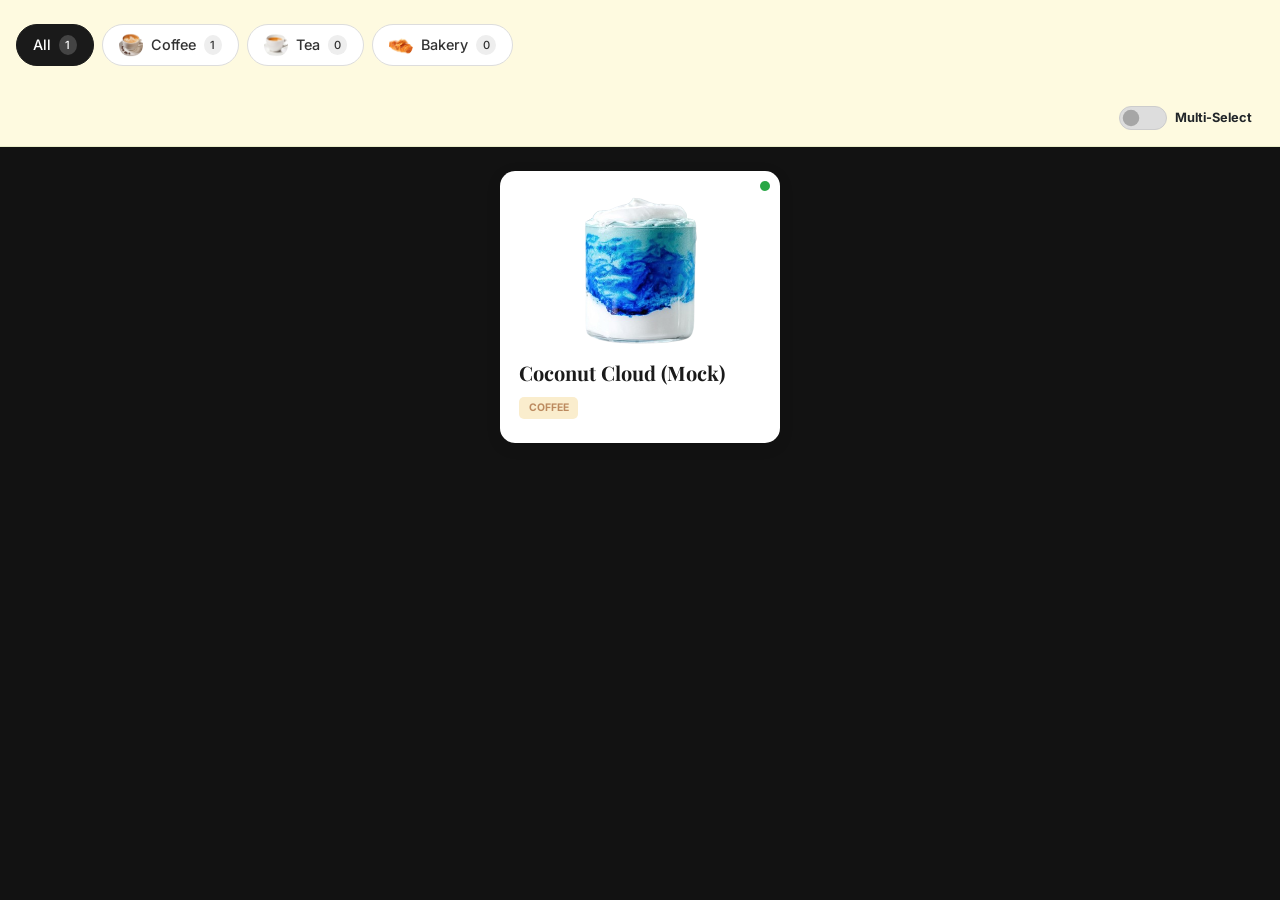
==== commit 2146788c: "update" ====
--- a/index.html
+++ b/index.html
@@ -14,7 +14,7 @@
         href="https://fonts.googleapis.com/css2?family=Inter:wght@400;500;700&family=Playfair+Display:wght@700&display=swap"
         rel="stylesheet">
     <!-- Custom CSS -->
-    <link rel="stylesheet" href="css/style.css">
+    <link rel="stylesheet" href="css/style.css?v=1.0.1">
     <style>
         /* Small adjustment for demo mode */
         .demo-banner {
@@ -59,15 +59,7 @@
     </section>
 
     <section class="search-container">
-        <div class="container-fluid d-flex justify-content-between align-items-center gap-3">
-            <div class="admin-controls d-flex gap-2">
-                <a href="admin.html" class="btn-theme-outline">
-                    <i class="fa fa-cog"></i> Admin Panel
-                </a>
-                <button id="btn-reload" class="btn-theme-outline">
-                    <i class="fa fa-sync-alt"></i> Reload Data
-                </button>
-            </div>
+        <div class="container-fluid d-flex justify-content-end align-items-center gap-3">
             <div class="selection-toggle-container d-flex align-items-center gap-3">
                 <div class="form-check form-switch">
                     <input class="form-check-input" type="checkbox" id="selection-mode-toggle">
@@ -122,7 +114,7 @@
     <!-- Scripts -->
     <script src="https://code.jquery.com/jquery-3.6.4.min.js"></script>
     <script src="https://cdn.jsdelivr.net/npm/bootstrap@5.3.0/dist/js/bootstrap.bundle.min.js"></script>
-    <script src="js/app.js"></script>
+    <script src="js/app.js?v=1.0.1"></script>
 </body>
 
 </html>
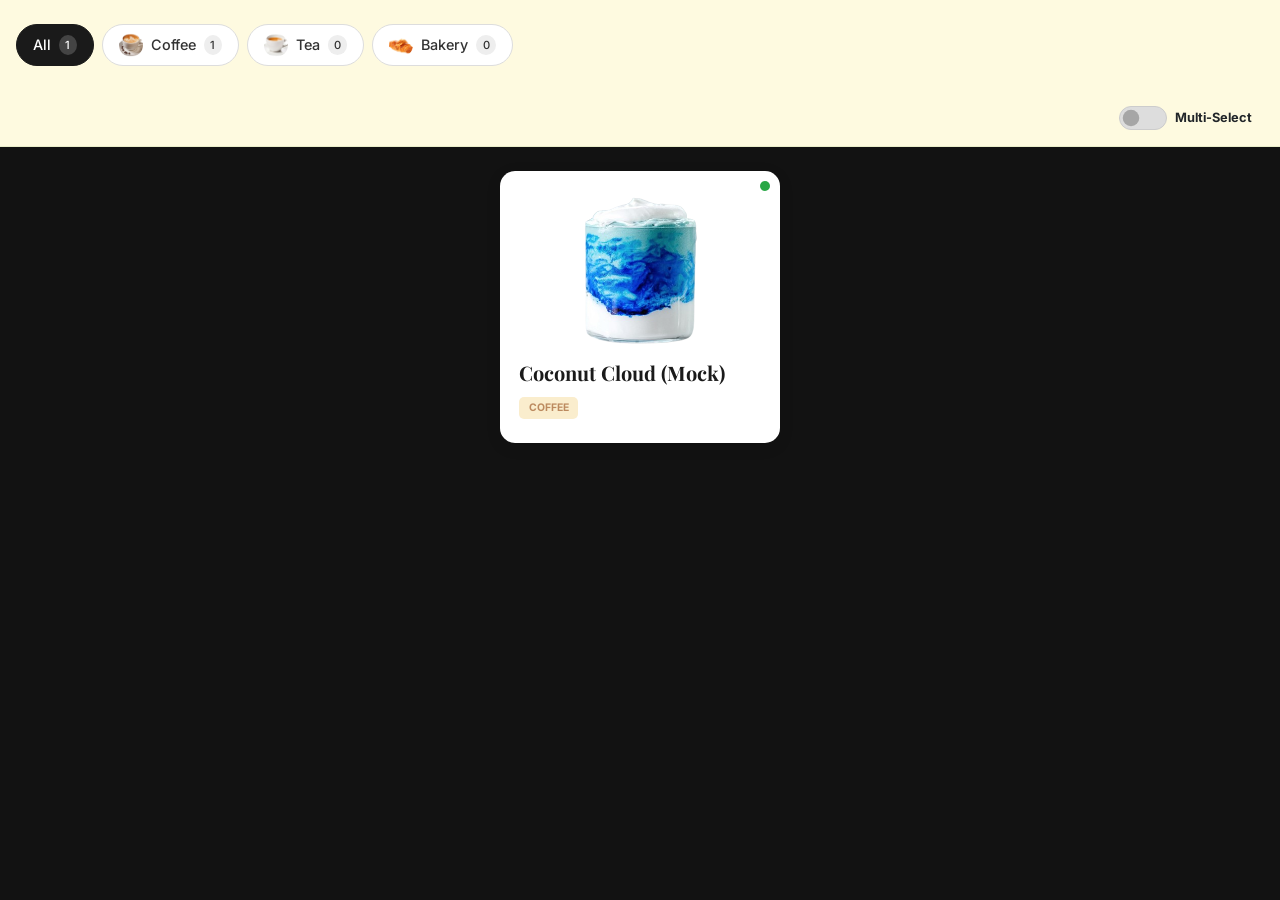
==== commit c0fcaa89: "fix cache" ====
--- a/index.html
+++ b/index.html
@@ -14,7 +14,7 @@
         href="https://fonts.googleapis.com/css2?family=Inter:wght@400;500;700&family=Playfair+Display:wght@700&display=swap"
         rel="stylesheet">
     <!-- Custom CSS -->
-    <link rel="stylesheet" href="css/style.css?v=1.0.1">
+    <link rel="stylesheet" href="css/style.css?v=1.0.2">
     <style>
         /* Small adjustment for demo mode */
         .demo-banner {
@@ -114,7 +114,7 @@
     <!-- Scripts -->
     <script src="https://code.jquery.com/jquery-3.6.4.min.js"></script>
     <script src="https://cdn.jsdelivr.net/npm/bootstrap@5.3.0/dist/js/bootstrap.bundle.min.js"></script>
-    <script src="js/app.js?v=1.0.1"></script>
+    <script src="js/app.js?v=1.0.2"></script>
 </body>
 
 </html>
